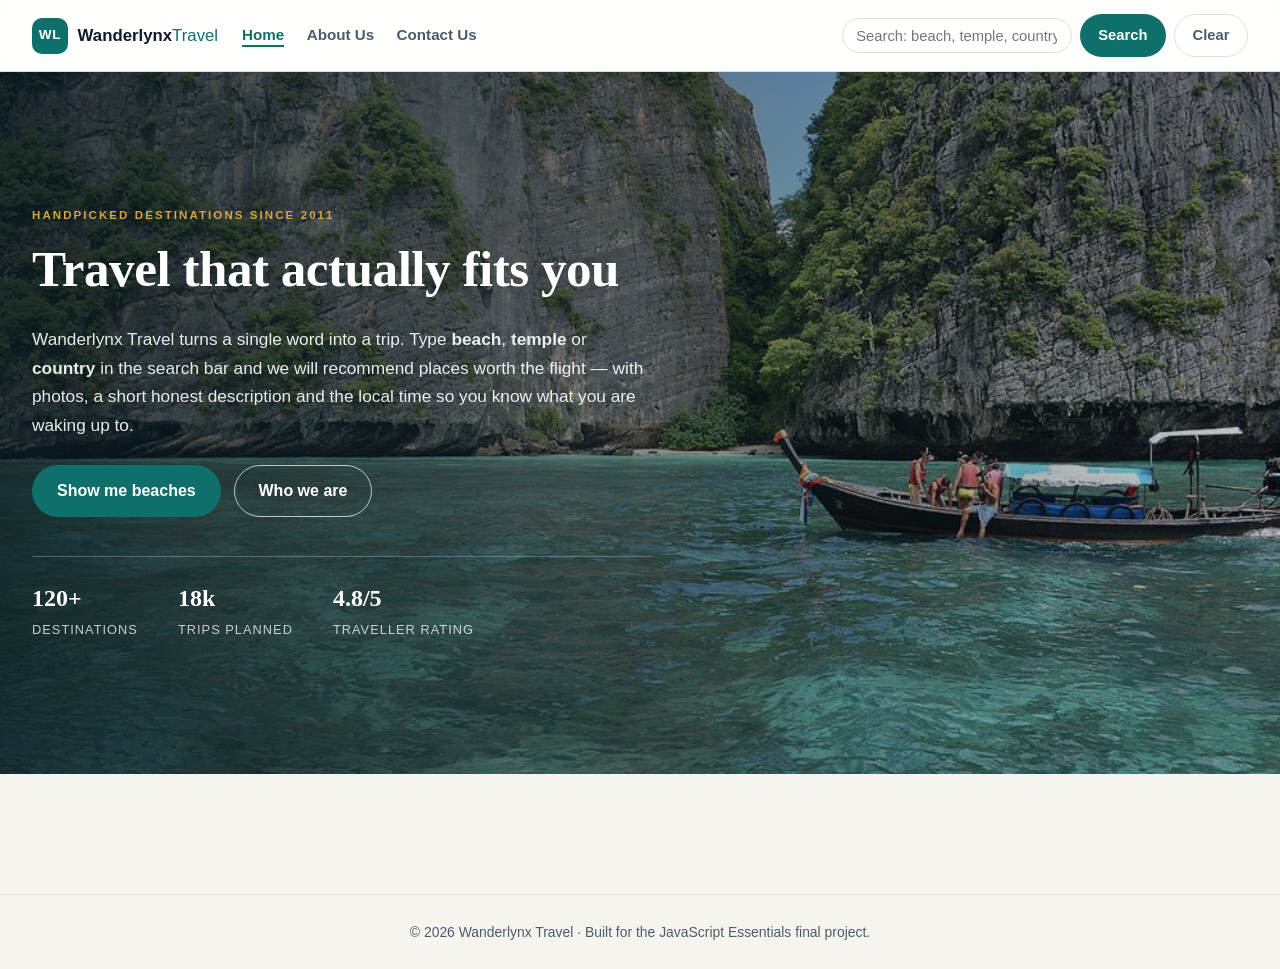
==== index.html @ 4a3b4736 "Travel Recommendation final project: home, about us, contact us, search and clear" ====
<!DOCTYPE html>
<html lang="en">
<head>
  <meta charset="UTF-8">
  <meta name="viewport" content="width=device-width, initial-scale=1.0">
  <title>Wanderlynx Travel | Home</title>
  <link rel="stylesheet" href="./travel_recommendation.css">
</head>
<body>

  <nav class="navbar">
    <a class="brand" href="./index.html">
      <span class="brand-mark">WL</span>
      <span class="brand-name">Wanderlynx<em>Travel</em></span>
    </a>

    <ul class="nav-links">
      <li><a href="./index.html" class="active">Home</a></li>
      <li><a href="./about_us.html">About Us</a></li>
      <li><a href="./contact_us.html">Contact Us</a></li>
    </ul>

    <form class="search-bar" id="searchForm" onsubmit="return false;">
      <input type="text" id="searchInput" placeholder="Search: beach, temple, country..." aria-label="Search destinations">
      <button type="button" id="searchBtn" class="btn btn-primary">Search</button>
      <button type="button" id="clearBtn" class="btn btn-ghost">Clear</button>
    </form>
  </nav>

  <header class="hero" id="hero">
    <div class="hero-overlay"></div>
    <div class="hero-content">
      <p class="eyebrow">Handpicked destinations since 2011</p>
      <h1>Travel that actually fits you</h1>
      <p class="lead">
        Wanderlynx Travel turns a single word into a trip. Type
        <strong>beach</strong>, <strong>temple</strong> or <strong>country</strong>
        in the search bar and we will recommend places worth the flight &mdash;
        with photos, a short honest description and the local time so you know
        what you are waking up to.
      </p>
      <div class="hero-actions">
        <button class="btn btn-primary btn-lg" id="heroBeachBtn">Show me beaches</button>
        <a class="btn btn-outline btn-lg" href="./about_us.html">Who we are</a>
      </div>
      <ul class="hero-stats">
        <li><strong>120+</strong><span>destinations</span></li>
        <li><strong>18k</strong><span>trips planned</span></li>
        <li><strong>4.8/5</strong><span>traveller rating</span></li>
      </ul>
    </div>
  </header>

  <main class="page">
    <section id="resultsSection" class="results-section" hidden>
      <div class="results-head">
        <h2 id="resultsTitle">Recommendations</h2>
        <p id="resultsCount" class="results-count"></p>
      </div>
      <div id="results" class="cards"></div>
    </section>
  </main>

  <footer class="footer">
    <p>&copy; 2026 Wanderlynx Travel &middot; Built for the JavaScript Essentials final project.</p>
  </footer>

  <script src="./travel_recommendation.js"></script>
</body>
</html>
---- travel_recommendation.css ----
/* ============================================================
   Wanderlynx Travel - travel_recommendation.css
   ============================================================ */

:root {
  --ink: #0e1b26;
  --ink-soft: #4a5c6a;
  --paper: #f6f4ef;
  --card: #ffffff;
  --line: #e2ded4;
  --brand: #0f6f6a;
  --brand-dark: #0a4f4b;
  --sand: #d9a441;
  --radius: 14px;
  --shadow: 0 10px 30px rgba(14, 27, 38, 0.08);
}

* { box-sizing: border-box; }

html { scroll-behavior: smooth; }

body {
  margin: 0;
  background: var(--paper);
  color: var(--ink);
  font-family: "Segoe UI", -apple-system, Roboto, Helvetica, Arial, sans-serif;
  line-height: 1.65;
}

h1, h2, h3 {
  font-family: Georgia, "Times New Roman", serif;
  line-height: 1.2;
  margin: 0 0 0.5em;
  letter-spacing: -0.01em;
}

h1 { font-size: clamp(2rem, 4.5vw, 3.2rem); }
h2 { font-size: clamp(1.4rem, 2.5vw, 1.9rem); }

a { color: var(--brand-dark); }

/* ---------- Navigation bar ---------- */

.navbar {
  position: sticky;
  top: 0;
  z-index: 20;
  display: flex;
  flex-wrap: wrap;
  align-items: center;
  gap: 1rem 1.5rem;
  padding: 0.85rem 2rem;
  background: rgba(255, 255, 255, 0.92);
  backdrop-filter: blur(8px);
  border-bottom: 1px solid var(--line);
}

.brand {
  display: flex;
  align-items: center;
  gap: 0.6rem;
  text-decoration: none;
  color: var(--ink);
  font-weight: 700;
}

.brand-mark {
  display: grid;
  place-items: center;
  width: 36px;
  height: 36px;
  border-radius: 10px;
  background: var(--brand);
  color: #fff;
  font-size: 0.85rem;
  letter-spacing: 0.05em;
}

.brand-name { font-size: 1.05rem; }
.brand-name em { color: var(--brand); font-style: normal; font-weight: 400; }

.nav-links {
  display: flex;
  gap: 1.4rem;
  list-style: none;
  margin: 0;
  padding: 0;
}

.nav-links a {
  text-decoration: none;
  color: var(--ink-soft);
  font-weight: 600;
  font-size: 0.95rem;
  padding-bottom: 2px;
  border-bottom: 2px solid transparent;
}

.nav-links a:hover { color: var(--ink); }
.nav-links a.active { color: var(--brand); border-bottom-color: var(--brand); }

.search-bar {
  display: flex;
  align-items: center;
  gap: 0.5rem;
  margin-left: auto;
}

.search-bar input {
  width: 230px;
  padding: 0.55rem 0.85rem;
  border: 1px solid var(--line);
  border-radius: 999px;
  background: #fff;
  font-size: 0.92rem;
  color: var(--ink);
}

.search-bar input:focus {
  outline: 2px solid var(--brand);
  outline-offset: 1px;
}

/* ---------- Buttons ---------- */

.btn {
  border: 1px solid transparent;
  border-radius: 999px;
  padding: 0.55rem 1.1rem;
  font: inherit;
  font-size: 0.92rem;
  font-weight: 600;
  cursor: pointer;
  transition: transform 0.1s ease, background 0.15s ease;
}

.btn:active { transform: translateY(1px); }

.btn-primary { background: var(--brand); color: #fff; }
.btn-primary:hover { background: var(--brand-dark); }

.btn-ghost { background: transparent; color: var(--ink-soft); border-color: var(--line); }
.btn-ghost:hover { background: #efece4; color: var(--ink); }

.btn-outline {
  background: transparent;
  color: #fff;
  border-color: rgba(255, 255, 255, 0.7);
  text-decoration: none;
  display: inline-block;
}
.btn-outline:hover { background: rgba(255, 255, 255, 0.15); }

.btn-lg { padding: 0.75rem 1.5rem; font-size: 1rem; }

/* ---------- Hero ---------- */

.hero {
  position: relative;
  min-height: 78vh;
  display: flex;
  align-items: center;
  padding: 4rem 2rem;
  background: url("./images/hero.jpg") center / cover no-repeat, var(--ink);
  color: #fff;
}

.hero-overlay {
  position: absolute;
  inset: 0;
  background: linear-gradient(100deg, rgba(6, 22, 30, 0.85) 0%, rgba(6, 22, 30, 0.45) 55%, rgba(6, 22, 30, 0.2) 100%);
}

.hero-content {
  position: relative;
  max-width: 620px;
}

.eyebrow {
  text-transform: uppercase;
  letter-spacing: 0.18em;
  font-size: 0.72rem;
  font-weight: 700;
  color: var(--sand);
  margin: 0 0 0.8rem;
}

.hero .lead { font-size: 1.08rem; color: rgba(255, 255, 255, 0.9); }

.hero-actions {
  display: flex;
  flex-wrap: wrap;
  gap: 0.8rem;
  margin: 1.6rem 0 2.4rem;
}

.hero-stats {
  display: flex;
  gap: 2.5rem;
  list-style: none;
  margin: 0;
  padding: 1.4rem 0 0;
  border-top: 1px solid rgba(255, 255, 255, 0.25);
}

.hero-stats li { display: flex; flex-direction: column; }
.hero-stats strong { font-size: 1.5rem; font-family: Georgia, serif; }
.hero-stats span { font-size: 0.8rem; color: rgba(255, 255, 255, 0.75); text-transform: uppercase; letter-spacing: 0.08em; }

/* ---------- Page layout ---------- */

.page {
  max-width: 1120px;
  margin: 0 auto;
  padding: 3.5rem 2rem 4rem;
}

.page-narrow { max-width: 940px; }

.intro { max-width: 720px; margin-bottom: 2.5rem; }
.lead { font-size: 1.05rem; color: var(--ink-soft); }
.intro .lead { color: var(--ink-soft); }

.panel {
  background: var(--card);
  border: 1px solid var(--line);
  border-radius: var(--radius);
  padding: 1.9rem 2rem;
  margin-bottom: 1.5rem;
  box-shadow: var(--shadow);
}

.panel-accent { border-left: 4px solid var(--brand); }

/* ---------- Definition lists ---------- */

.facts { margin: 0 0 1.2rem; }
.facts > div {
  display: grid;
  grid-template-columns: 150px 1fr;
  gap: 0.5rem;
  padding: 0.55rem 0;
  border-bottom: 1px solid var(--line);
}
.facts > div:last-child { border-bottom: none; }
.facts dt { font-weight: 700; color: var(--ink); margin: 0; }
.facts dd { margin: 0; color: var(--ink-soft); }

/* ---------- Team + guidelines ---------- */

.team {
  display: grid;
  grid-template-columns: repeat(auto-fit, minmax(220px, 1fr));
  gap: 1.2rem;
}

.member {
  background: var(--paper);
  border-radius: 10px;
  padding: 1.1rem 1.2rem;
}
.member h3 { margin-bottom: 0.15em; font-size: 1.1rem; }
.member .role { margin: 0 0 0.6rem; color: var(--brand); font-size: 0.85rem; font-weight: 600; }
.member p { margin: 0; color: var(--ink-soft); font-size: 0.93rem; }

.guidelines { padding-left: 1.2rem; }
.guidelines li { margin-bottom: 0.8rem; color: var(--ink-soft); }
.guidelines strong { color: var(--ink); }
.guidelines code {
  background: #eceae2;
  padding: 0.1em 0.35em;
  border-radius: 4px;
  font-size: 0.9em;
}

/* ---------- Results ---------- */

.results-section { scroll-margin-top: 90px; }

.results-head {
  display: flex;
  align-items: baseline;
  justify-content: space-between;
  gap: 1rem;
  flex-wrap: wrap;
  margin-bottom: 1.6rem;
}

.results-count { margin: 0; color: var(--ink-soft); font-size: 0.9rem; }

.cards {
  display: grid;
  grid-template-columns: repeat(auto-fill, minmax(290px, 1fr));
  gap: 1.5rem;
}

.card {
  background: var(--card);
  border: 1px solid var(--line);
  border-radius: var(--radius);
  overflow: hidden;
  box-shadow: var(--shadow);
  display: flex;
  flex-direction: column;
}

.card img {
  width: 100%;
  height: 190px;
  object-fit: cover;
  display: block;
  background: #ddd;
}

.card-body {
  padding: 1.1rem 1.2rem 1.3rem;
  display: flex;
  flex-direction: column;
  flex: 1;
}

.card-body h3 { font-size: 1.15rem; margin-bottom: 0.2em; }

.card-time {
  margin: 0 0 0.7rem;
  font-size: 0.78rem;
  text-transform: uppercase;
  letter-spacing: 0.06em;
  color: var(--sand);
  font-weight: 700;
}

.card-body p { margin: 0 0 1.1rem; color: var(--ink-soft); font-size: 0.94rem; }
.card-body .btn { align-self: flex-start; margin-top: auto; }

.empty { color: var(--ink-soft); }

/* ---------- Contact ---------- */

.contact-grid {
  display: grid;
  grid-template-columns: 1.3fr 1fr;
  gap: 1.5rem;
  align-items: start;
}

#contactForm label {
  display: block;
  margin: 1rem 0 0.35rem;
  font-weight: 600;
  font-size: 0.9rem;
}

#contactForm input,
#contactForm textarea {
  width: 100%;
  padding: 0.65rem 0.8rem;
  border: 1px solid var(--line);
  border-radius: 10px;
  font: inherit;
  background: #fdfcfa;
  color: var(--ink);
  resize: vertical;
}

#contactForm input:focus,
#contactForm textarea:focus { outline: 2px solid var(--brand); outline-offset: 1px; }

#contactForm .btn { margin-top: 1.3rem; }

.form-status { margin: 1rem 0 0; font-size: 0.92rem; min-height: 1.2em; }
.form-status.success { color: var(--brand-dark); font-weight: 600; }
.form-status.error { color: #a33027; font-weight: 600; }

/* ---------- Footer ---------- */

.footer {
  border-top: 1px solid var(--line);
  padding: 1.6rem 2rem;
  text-align: center;
  color: var(--ink-soft);
  font-size: 0.87rem;
}

.footer p { margin: 0; }

/* ---------- Responsive ---------- */

@media (max-width: 900px) {
  .contact-grid { grid-template-columns: 1fr; }
  .search-bar { margin-left: 0; width: 100%; }
  .search-bar input { flex: 1; width: auto; }
  .facts > div { grid-template-columns: 1fr; gap: 0.1rem; }
}

@media (max-width: 620px) {
  .navbar { padding: 0.75rem 1rem; }
  .page { padding: 2.5rem 1.2rem 3rem; }
  .hero { padding: 3rem 1.2rem; }
  .hero-stats { gap: 1.5rem; }
}
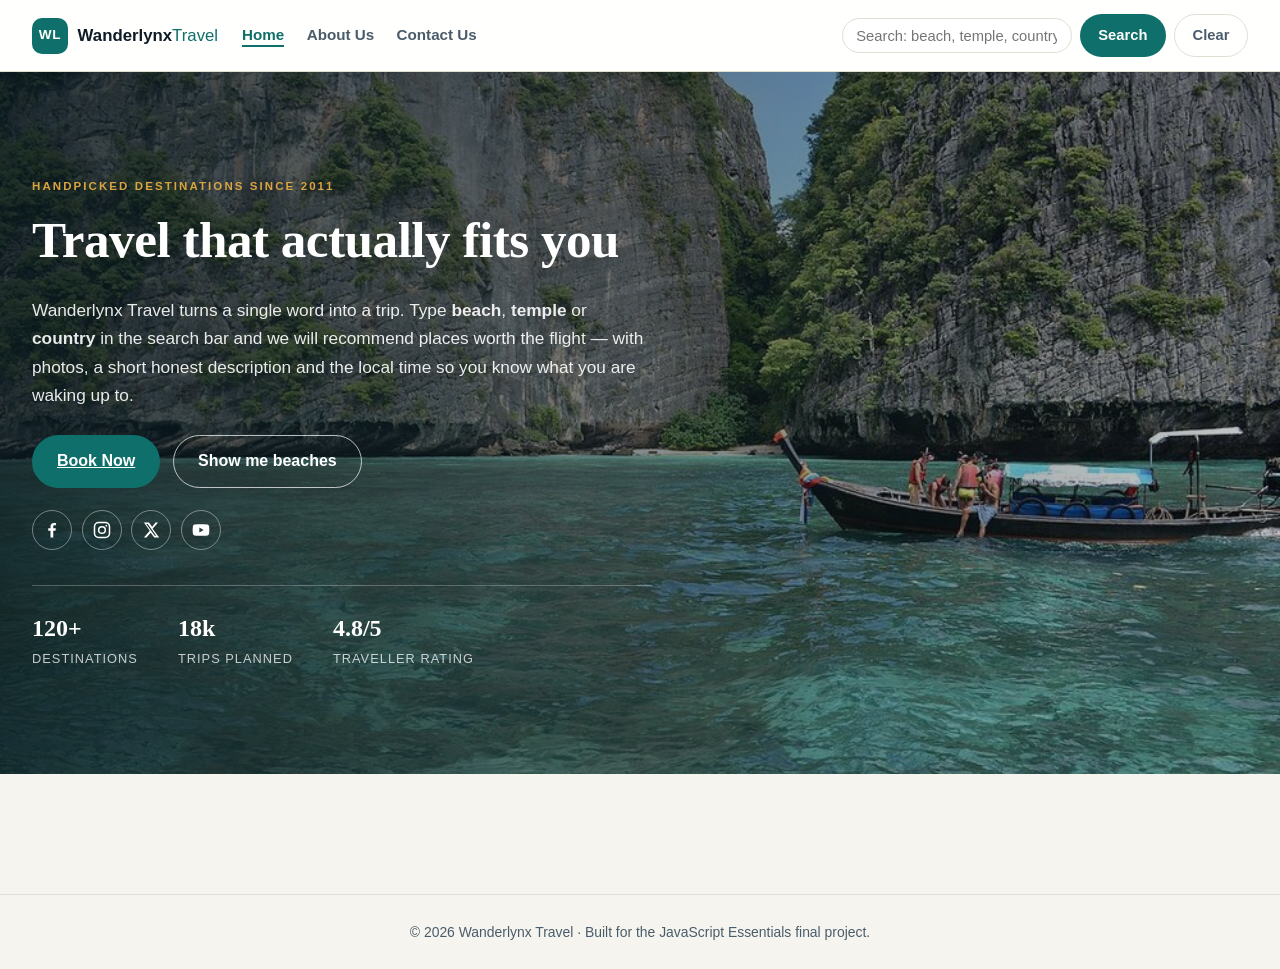
==== commit 8f6358ec: "Ajustes del enunciado: navbar sin buscador en About Us, enlaces sociales y boton Book Now en la home" ====
--- a/index.html
+++ b/index.html
@@ -40,9 +40,42 @@
         what you are waking up to.
       </p>
       <div class="hero-actions">
-        <button class="btn btn-primary btn-lg" id="heroBeachBtn">Show me beaches</button>
-        <a class="btn btn-outline btn-lg" href="./about_us.html">Who we are</a>
+        <a class="btn btn-primary btn-lg" href="./contact_us.html">Book Now</a>
+        <button class="btn btn-outline btn-lg" id="heroBeachBtn">Show me beaches</button>
       </div>
+
+      <ul class="social">
+        <li>
+          <a href="https://www.facebook.com/" target="_blank" rel="noopener" aria-label="Facebook">
+            <svg viewBox="0 0 24 24" width="20" height="20" fill="currentColor" aria-hidden="true">
+              <path d="M13.5 21v-8h2.7l.4-3.1h-3.1V7.9c0-.9.25-1.5 1.5-1.5h1.7V3.6c-.3 0-1.3-.1-2.4-.1-2.4 0-4.1 1.5-4.1 4.2v2.2H7.5V13h2.7v8h3.3z"/>
+            </svg>
+          </a>
+        </li>
+        <li>
+          <a href="https://www.instagram.com/" target="_blank" rel="noopener" aria-label="Instagram">
+            <svg viewBox="0 0 24 24" width="20" height="20" fill="none" stroke="currentColor" stroke-width="1.8" aria-hidden="true">
+              <rect x="3" y="3" width="18" height="18" rx="5"/>
+              <circle cx="12" cy="12" r="4"/>
+              <circle cx="17.2" cy="6.8" r="1.1" fill="currentColor" stroke="none"/>
+            </svg>
+          </a>
+        </li>
+        <li>
+          <a href="https://x.com/" target="_blank" rel="noopener" aria-label="X">
+            <svg viewBox="0 0 24 24" width="20" height="20" fill="currentColor" aria-hidden="true">
+              <path d="M17.5 3h3l-6.6 7.6L21.8 21h-5.9l-4.3-5.6L6.6 21H3.5l7-8-7-10h6l3.9 5.2L17.5 3zm-1 16h1.7L8.1 4.7H6.3L16.5 19z"/>
+            </svg>
+          </a>
+        </li>
+        <li>
+          <a href="https://www.youtube.com/" target="_blank" rel="noopener" aria-label="YouTube">
+            <svg viewBox="0 0 24 24" width="20" height="20" fill="currentColor" aria-hidden="true">
+              <path d="M21.6 7.2c-.2-.9-.9-1.5-1.7-1.7C18.3 5.1 12 5.1 12 5.1s-6.3 0-7.9.4c-.8.2-1.5.8-1.7 1.7C2 8.8 2 12 2 12s0 3.2.4 4.8c.2.9.9 1.5 1.7 1.7 1.6.4 7.9.4 7.9.4s6.3 0 7.9-.4c.8-.2 1.5-.8 1.7-1.7.4-1.6.4-4.8.4-4.8s0-3.2-.4-4.8zM10 15.1V8.9l5.2 3.1L10 15.1z"/>
+            </svg>
+          </a>
+        </li>
+      </ul>
       <ul class="hero-stats">
         <li><strong>120+</strong><span>destinations</span></li>
         <li><strong>18k</strong><span>trips planned</span></li>
--- a/travel_recommendation.css
+++ b/travel_recommendation.css
@@ -191,7 +191,31 @@
   display: flex;
   flex-wrap: wrap;
   gap: 0.8rem;
-  margin: 1.6rem 0 2.4rem;
+  margin: 1.6rem 0 1.4rem;
+}
+
+.social {
+  display: flex;
+  gap: 0.6rem;
+  list-style: none;
+  margin: 0 0 2.2rem;
+  padding: 0;
+}
+
+.social a {
+  display: grid;
+  place-items: center;
+  width: 40px;
+  height: 40px;
+  border-radius: 50%;
+  color: #fff;
+  border: 1px solid rgba(255, 255, 255, 0.4);
+  transition: background 0.15s ease, border-color 0.15s ease;
+}
+
+.social a:hover {
+  background: rgba(255, 255, 255, 0.18);
+  border-color: #fff;
 }
 
 .hero-stats {
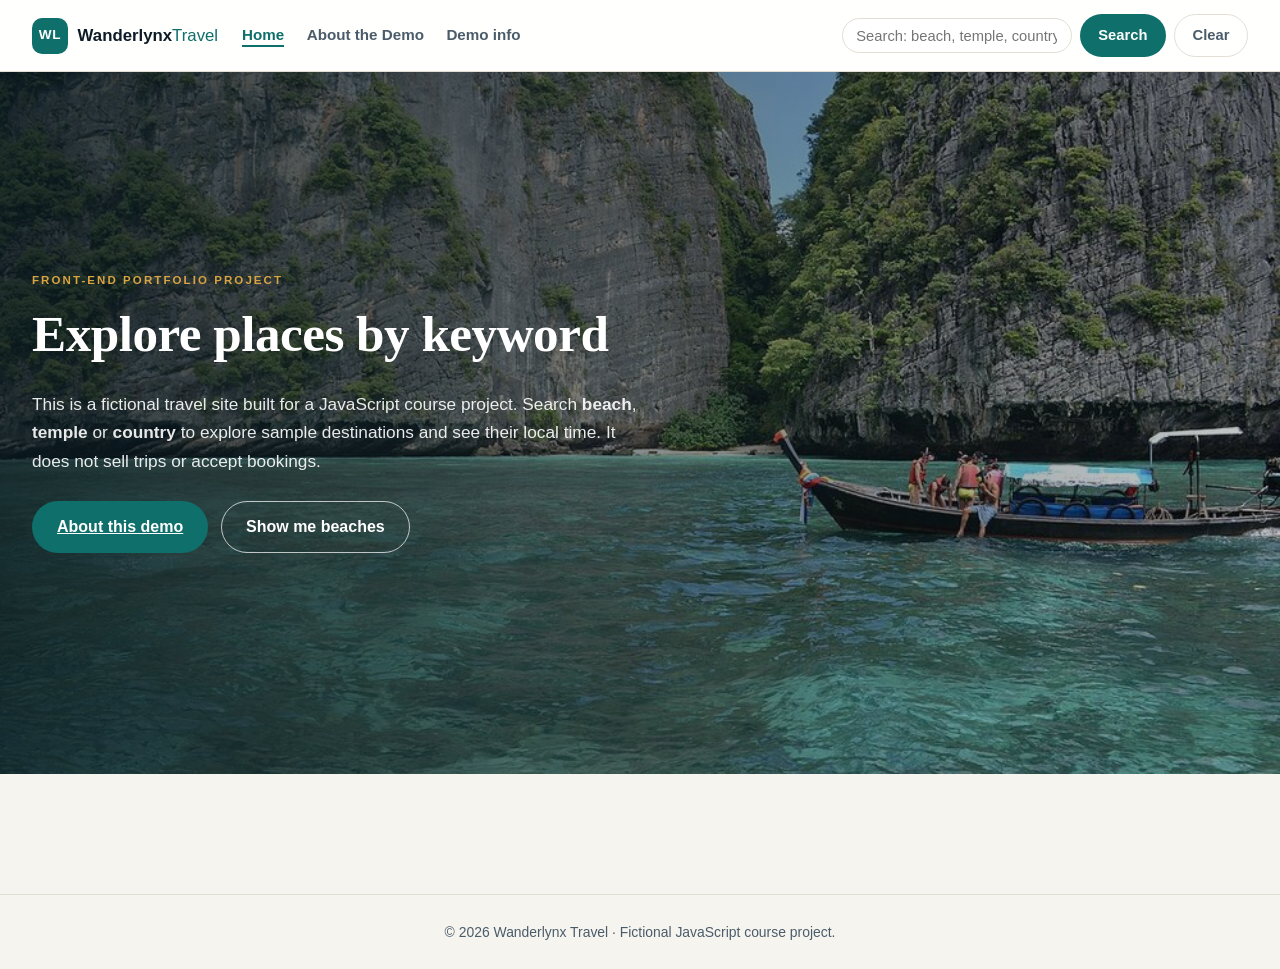
==== commit e4e42f24: "Clarify fictional travel demo and remove misleading contact flow" ====
--- a/index.html
+++ b/index.html
@@ -16,8 +16,8 @@
 
     <ul class="nav-links">
       <li><a href="./index.html" class="active">Home</a></li>
-      <li><a href="./about_us.html">About Us</a></li>
-      <li><a href="./contact_us.html">Contact Us</a></li>
+      <li><a href="./about_us.html">About the Demo</a></li>
+      <li><a href="./contact_us.html">Demo info</a></li>
     </ul>
 
     <form class="search-bar" id="searchForm" onsubmit="return false;">
@@ -30,57 +30,15 @@
   <header class="hero" id="hero">
     <div class="hero-overlay"></div>
     <div class="hero-content">
-      <p class="eyebrow">Handpicked destinations since 2011</p>
-      <h1>Travel that actually fits you</h1>
+      <p class="eyebrow">Front-end portfolio project</p>
+      <h1>Explore places by keyword</h1>
       <p class="lead">
-        Wanderlynx Travel turns a single word into a trip. Type
-        <strong>beach</strong>, <strong>temple</strong> or <strong>country</strong>
-        in the search bar and we will recommend places worth the flight &mdash;
-        with photos, a short honest description and the local time so you know
-        what you are waking up to.
+        This is a fictional travel site built for a JavaScript course project. Search <strong>beach</strong>, <strong>temple</strong> or <strong>country</strong> to explore sample destinations and see their local time. It does not sell trips or accept bookings.
       </p>
       <div class="hero-actions">
-        <a class="btn btn-primary btn-lg" href="./contact_us.html">Book Now</a>
+        <a class="btn btn-primary btn-lg" href="./about_us.html">About this demo</a>
         <button class="btn btn-outline btn-lg" id="heroBeachBtn">Show me beaches</button>
       </div>
-
-      <ul class="social">
-        <li>
-          <a href="https://www.facebook.com/" target="_blank" rel="noopener" aria-label="Facebook">
-            <svg viewBox="0 0 24 24" width="20" height="20" fill="currentColor" aria-hidden="true">
-              <path d="M13.5 21v-8h2.7l.4-3.1h-3.1V7.9c0-.9.25-1.5 1.5-1.5h1.7V3.6c-.3 0-1.3-.1-2.4-.1-2.4 0-4.1 1.5-4.1 4.2v2.2H7.5V13h2.7v8h3.3z"/>
-            </svg>
-          </a>
-        </li>
-        <li>
-          <a href="https://www.instagram.com/" target="_blank" rel="noopener" aria-label="Instagram">
-            <svg viewBox="0 0 24 24" width="20" height="20" fill="none" stroke="currentColor" stroke-width="1.8" aria-hidden="true">
-              <rect x="3" y="3" width="18" height="18" rx="5"/>
-              <circle cx="12" cy="12" r="4"/>
-              <circle cx="17.2" cy="6.8" r="1.1" fill="currentColor" stroke="none"/>
-            </svg>
-          </a>
-        </li>
-        <li>
-          <a href="https://x.com/" target="_blank" rel="noopener" aria-label="X">
-            <svg viewBox="0 0 24 24" width="20" height="20" fill="currentColor" aria-hidden="true">
-              <path d="M17.5 3h3l-6.6 7.6L21.8 21h-5.9l-4.3-5.6L6.6 21H3.5l7-8-7-10h6l3.9 5.2L17.5 3zm-1 16h1.7L8.1 4.7H6.3L16.5 19z"/>
-            </svg>
-          </a>
-        </li>
-        <li>
-          <a href="https://www.youtube.com/" target="_blank" rel="noopener" aria-label="YouTube">
-            <svg viewBox="0 0 24 24" width="20" height="20" fill="currentColor" aria-hidden="true">
-              <path d="M21.6 7.2c-.2-.9-.9-1.5-1.7-1.7C18.3 5.1 12 5.1 12 5.1s-6.3 0-7.9.4c-.8.2-1.5.8-1.7 1.7C2 8.8 2 12 2 12s0 3.2.4 4.8c.2.9.9 1.5 1.7 1.7 1.6.4 7.9.4 7.9.4s6.3 0 7.9-.4c.8-.2 1.5-.8 1.7-1.7.4-1.6.4-4.8.4-4.8s0-3.2-.4-4.8zM10 15.1V8.9l5.2 3.1L10 15.1z"/>
-            </svg>
-          </a>
-        </li>
-      </ul>
-      <ul class="hero-stats">
-        <li><strong>120+</strong><span>destinations</span></li>
-        <li><strong>18k</strong><span>trips planned</span></li>
-        <li><strong>4.8/5</strong><span>traveller rating</span></li>
-      </ul>
     </div>
   </header>
 
@@ -95,7 +53,7 @@
   </main>
 
   <footer class="footer">
-    <p>&copy; 2026 Wanderlynx Travel &middot; Built for the JavaScript Essentials final project.</p>
+    <p>&copy; 2026 Wanderlynx Travel &middot; Fictional JavaScript course project.</p>
   </footer>
 
   <script src="./travel_recommendation.js"></script>
